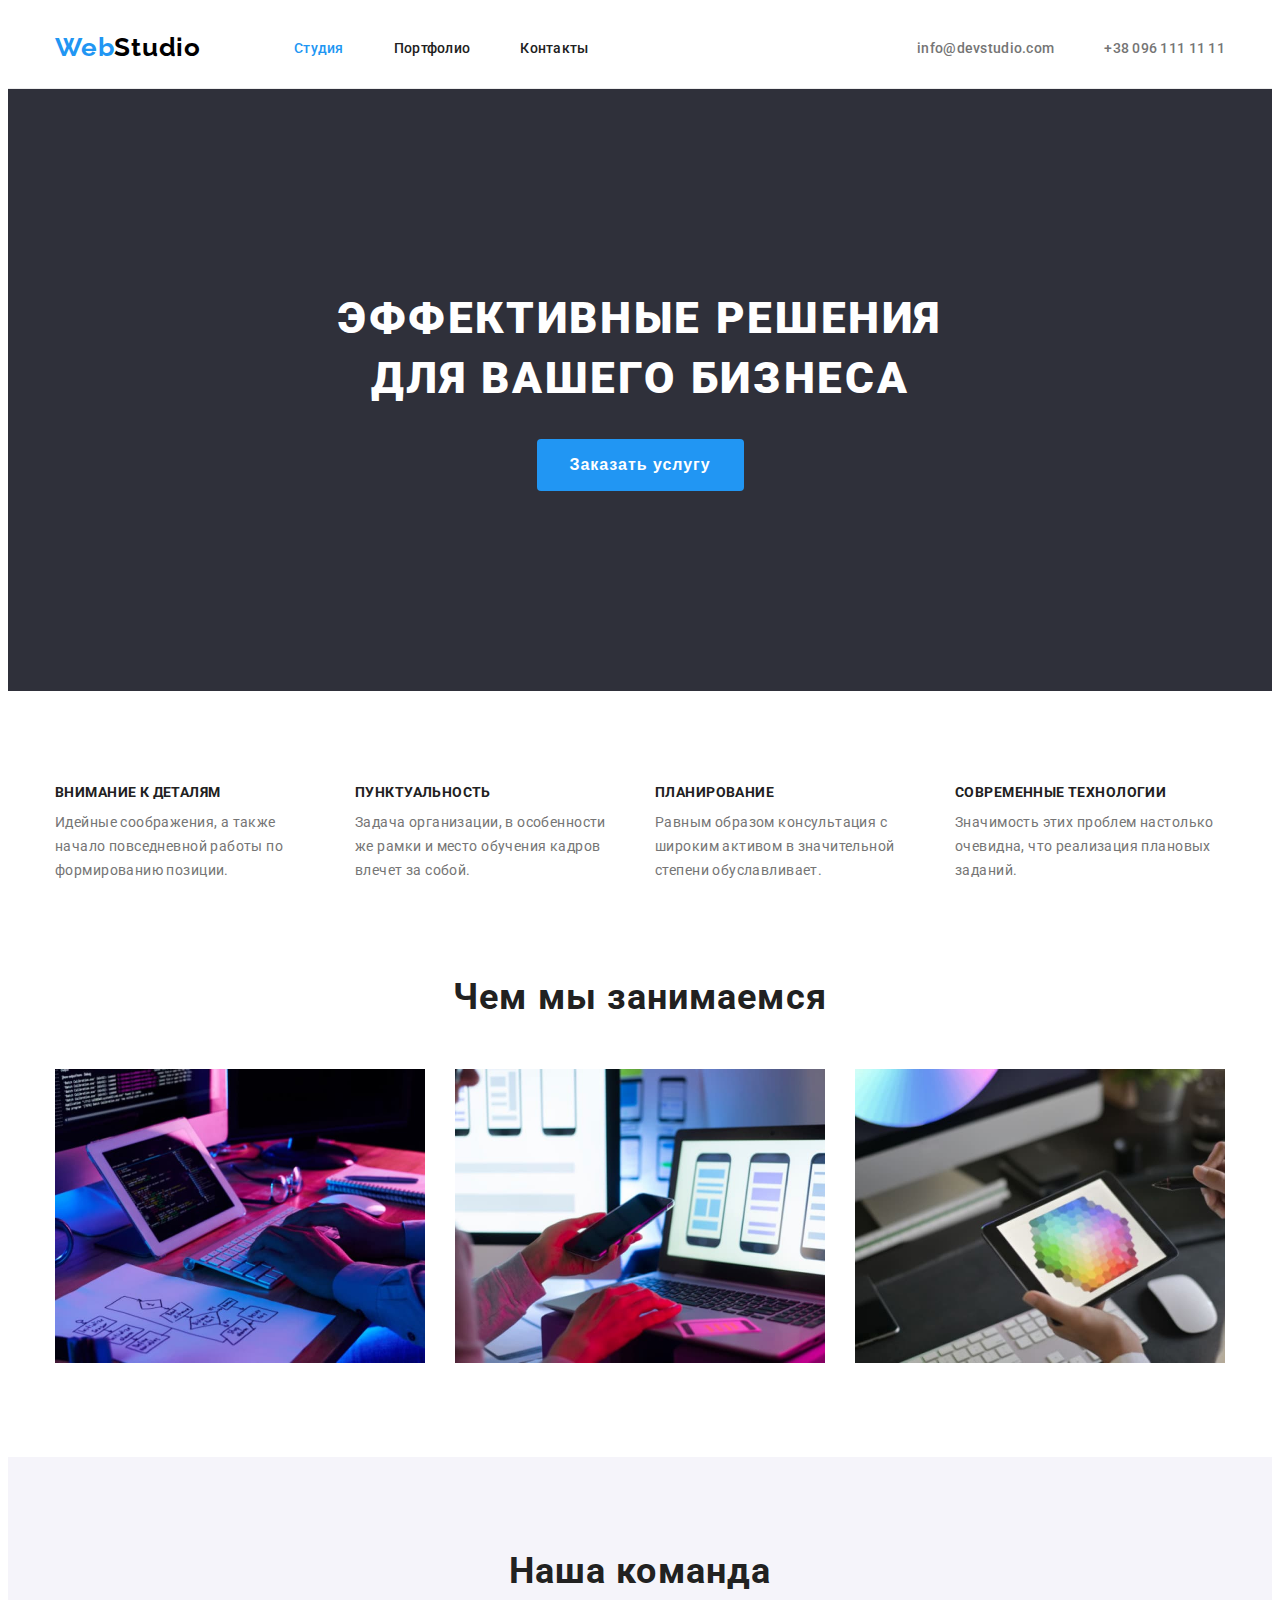
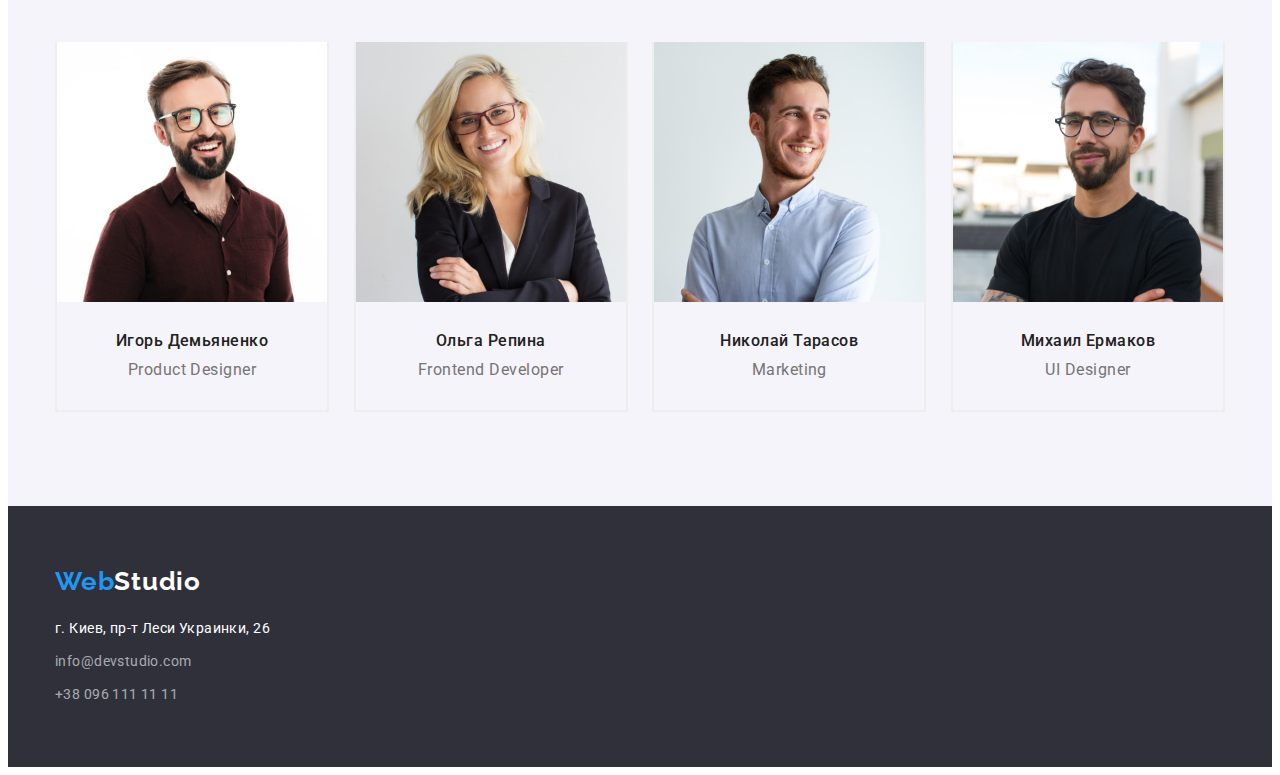
==== index.html @ 75a5df17 "Initial commit" ====
<!DOCTYPE html>
<html lang="ru">

    <head>

        <meta charset="UTF-8">
        <meta http-equiv="X-UA-Compatible" content="IE=edge">
        <meta name="viewport" content="width=device-width, initial-scale=1.0">
        <title>Студия</title>
        <link rel="preconnect" href="https://fonts.googleapis.com">
        <link rel="preconnect" href="https://fonts.gstatic.com" crossorigin>
        <link href="https://fonts.googleapis.com/css2?family=Raleway:wght@700&family=Roboto:wght@400;500;700;900&display=swap" rel="stylesheet">
        <link rel="stylesheet" href="https://cdnjs.cloudflare.com/ajax/libs/modern-normalize/1.1.0/modern-normalize.min.css" integrity="sha512-wpPYUAdjBVSE4KJnH1VR1HeZfpl1ub8YT/NKx4PuQ5NmX2tKuGu6U/JRp5y+Y8XG2tV+wKQpNHVUX03MfMFn9Q==" crossorigin="anonymous" referrerpolicy="no-referrer" />
        <link rel="stylesheet" href="./css/styles.css">

    </head>

    <body>
   
    <header class="header">

        <div class="container main-nav">

            <a href="./index.html" class="logo"> 
            Web<span class="logo-studio-header">Studio</span>
            </a>

            <nav>

             <ul class="nav">
                <li class="nav-item">
                    <a href="./index.html" class="nav-list current">
                        Студия
                    </a>
                 </li>
                <li class="nav-item">
                    <a href="./portfolio.html" class="nav-list">
                        Портфолио
                    </a>
                </li>
                <li class="nav-item">
                    <a href="" class="nav-list">
                        Контакты
                    </a>
                </li>
            </ul>

            </nav>

            <ul class="contacts-header">
                <li class="item"><a href="mailto:info@devstudio.com" class="link">info@devstudio.com</a></li>
                <li class="item"><a href="tel:+380961111111" class="link">+38 096 111 11 11</a></li>
            </ul>

        </div>

    </header>

    

    <main>
    
        <section class="main-title-background">

    <div class="container">

            <h1 class="main-title">Эффективные решения<br>для вашего бизнеса</h1>
            <button type="button" class="button-title">Заказать услугу</button>
    </div>

        </section>

        

        <section class="section">

            <div class="container">

            <h2 class="visually-hidden">Наши преимущества</h2>

            <ul class="advanteges">
                <li class="advanteges-item">
                    <h3 class="advantages-title">Внимание к деталям</h3>
                    <p class="advantages-text">Идейные соображения, а также начало повседневной работы по формированию позиции.</p>
                </li>
                <li class="advanteges-item">
                    <h3 class="advantages-title">Пунктуальность</h3>
                    <p class="advantages-text">Задача организации, в особенности же рамки и место обучения кадров влечет за собой.</p>
                </li>
                <li class="advanteges-item">
                    <h3 class="advantages-title">Планирование</h3>
                    <p class="advantages-text">Равным образом консультация с широким активом в значительной степени обуславливает.</p>
                </li>
                <li class="advanteges-item">
                    <h3 class="advantages-title">Современные технологии</h3>
                    <p class="advantages-text">Значимость этих проблем настолько очевидна, что реализация плановых заданий.</p>
                </li>
            </ul>

             </div>

        </section>

       

        <section class="section-work">

            <div class="container">

            <h2 class="subtitle">Чем мы занимаемся</h2>

            <ul class="work">
                <li class="item"><img src="./img/image.jpg" alt="Рабочий процес" width="370" height="294"></li>
                <li class="item"><img src="./img/image2.jpg" alt="Рабочее место" width="370" height="294"></li>
                <li class="item"><img src="./img/image3.jpg" alt="Подбор цветовой палитры" width="370" height="294"></li>
            </ul>

            </div>

        </section>

        <section class="section section-team">

            <div class="container">

            <h2 class="subtitle">Наша команда</h2>

            <ul class="team">
                <li class="team-item">
                        <img src="./img/igor1.jpg" alt="Игорь Демьяненко" width="270" height="260">
                    <div class="container-team">
                        <h3 class="team-title">Игорь Демьяненко</h3>
                        <p class="team-text" lang="en">Product Designer</p>
                    </div>
                </li>
                <li class="team-item">
                        <img src="./img/olga2.jpg" alt="Ольга Репина" width="270" height="260">
                    <div class="container-team">   
                        <h3 class="team-title">Ольга Репина</h3>
                        <p class="team-text" lang="en">Frontend Developer</p>
                    </div>
                </li>
                <li class="team-item">
                        <img src="./img/nikolay3.jpg" alt="Николай Тарасов" width="270" height="260">
                    <div class="container-team">     
                        <h3 class="team-title">Николай Тарасов</h3>
                        <p class="team-text" lang="en">Marketing</p>
                    </div>
                </li>
                <li class="team-item">
                        <img src="./img/mihail4.jpg" alt="Михаил Ермаков" width="270" height="260">
                    <div class="container-team">    
                        <h3 class="team-title">Михаил Ермаков</h3>
                        <p class="team-text" lang="en">UI Designer</p>
                    </div>
                </li>
            </ul>

            </div>

        </section>

    </main>

    <footer>

        <div class="container">

        <a href="./index.html" class="logo logo-footer"> 
            Web<span class="logo-studio-footer">Studio</span>
        </a>  

        <address>

            <ul class="address">
                <li class="item"><a href="https://goo.gl/maps/BgqmmUSMYjE8VKDZ6" target="_blank" class="footer-address">г. Киев, пр-т Леси Украинки, 26</a></li>
                <li class="item"><a href="mailto:info@devstudio.com" class="contacts-footer">info@devstudio.com</a></li>
                <li class="item"><a href="tel:+380961111111" class="contacts-footer">+38 096 111 11 11</a></li>
            </ul>

        </address>

        </div>

    </footer>

    </body>

</html>
---- css/styles.css ----
html {
    box-sizing: border-box;
}

*, *::before, *::after {
    box-sizing: inherit;
}

:root {

    --hover-color-link: #2196F3;
    --white-color: #FFFFFF;
    --black-color: #000000;
    --grey-color: #757575;
    --blackgrey-color: #212121;
}

body {
    
    font-family: Roboto, sans-serif;
}

ul {
    margin: 0;
    padding: 0;
    list-style: none;
}

h1, h2, h3, p {
    margin: 0;
}

.container {
    width: 1200px;
    padding-left: 15px;
    padding-right: 15px;
    margin: 0 auto;
    /* outline: 2px solid red; */
}

/* Header */

.header {
    padding-top: 24px;
    padding-bottom: 25px; 

    border-bottom: 1px solid #ececec;
}

/* Логотип */

.logo {
    font-family: Raleway, sans-serif;
    font-weight: 700;
    font-size: 26px;
    line-height: 1.19;
    letter-spacing: 0.03em;
    text-decoration: none;
    color: var(--hover-color-link);
    margin-right: 93px;
}

.logo-studio-header {

    color: var(--black-color);
}

.logo-studio-footer {
    color: var(--white-color);
}

/* Навігація */

.main-nav {
    display: flex;
    align-items: center;
}

.nav-list {

    font-weight: 500;
    font-size: 14px;
    line-height: 1.14;
    letter-spacing: 0.02em;
    color: var(--blackgrey-color);
    text-decoration: none;
}

.nav-list:hover, .nav-list:focus {

    color: var(--hover-color-link);
}


.nav-list.current {
    color: var(--hover-color-link);
}

.nav {
    display: flex;
    padding: 0;
}

.nav-item:not(:last-child) {
    margin-right: 50px;
}

/* Контакти */

.contacts-header .link {
    font-weight: 500;
    font-size: 14px;
    line-height: 1.14;
    letter-spacing: 0.02em;
    color: var(--grey-color);
    text-decoration: none;
    
}

.contacts-header .link:hover, .contacts-header .link:focus {
     color: var(--hover-color-link);
}

.contacts-header {
    display: flex;
    margin-left: auto;
    padding: 0;
}

.contacts-header .item:not(:last-child) {
    margin-right: 50px;
}

/* Заголовок */

.main-title {
    margin-top: 0;
    margin-bottom: 0;
    text-align: center;
    font-weight: 900;
    font-size: 44px;
    line-height: 1.36;
    letter-spacing: 0.06em;
    text-transform: uppercase;
    color: var(--white-color);
}

.main-title-background {
    background: #2F303A;
    padding: 200px 0px;
    text-align: center;
    max-width: 1600px;
    margin-left: auto;
    margin-right: auto;
}

/* Кнопка заголовка */

.button-title {
    font-weight: 700;
    font-size: 16px;
    line-height: 1.9;
    display: flex;
    align-items: center;
    text-align: center;
    letter-spacing: 0.06em;
    color: var(--white-color);
    background-color: #2196F3;
    cursor: pointer;
    border-radius: 4px;
    border: 1px solid transparent;
    margin-right: auto;
    margin-left: auto;
    margin-top: 30px;
    padding: 10px 32px;
}

/* Наши преимущества */

.section {
    padding: 94px 0;
}

.advanteges {
    display: flex;
    justify-content: space-between;
    padding-left: 0;
}


.advantages-title {
    margin-top: 0;
    margin-bottom: 10px;
    font-weight: 700;
    font-size: 14px;
    line-height: 1.14;
    letter-spacing: 0.03em;
    text-transform: uppercase;
    color: var(--blackgrey-color);

}

.advantages-text {
    margin-top: 0;
    margin-bottom: 0;
    font-size: 14px;
    line-height: 1.71;
    letter-spacing: 0.03em;
    color: var(--grey-color);
    width: 270px;
}

img {
    display: block;
    max-width: 100%;
    height: auto;
}

/* Чем мы занимаемся */

.section-work {
    padding-top: 0;
    padding-bottom: 94px;
}

.work {
    display: flex;
    justify-content: space-between;
    padding-left: 0;
    margin-top: 50px;
}

.subtitle {
    margin-top: 0;
    margin-bottom: 0;
    font-weight: 700;
    font-size: 36px;
    line-height: 1.16;
    text-align: center;
    letter-spacing: 0.03em;
    color: var(--blackgrey-color);

}

/* Наша  команда */

.section-team {
    background-color: #F5F4FA;
}

.team {
    display: flex;
    padding-left: 0;
    justify-content: space-between;
    margin-top: 50px;
}

.team-item {
    text-align: center;
    border-right: 2px solid #eeeeee;
    border-bottom: 2px solid #eeeeee;
    border-left: 2px solid #eeeeee;
}

.team-title {

    font-weight: 500;
    font-size: 16px;
    line-height: 1.18;
    /* text-align: center; */
    letter-spacing: 0.03em;
    color: var(--blackgrey-color);
    margin-bottom: 10px;
}

.team-text {

    font-size: 16px;
    line-height: 1.18;
    /* text-align: center; */
    letter-spacing: 0.03em;
    color: var(--grey-color);
}

.container-team {
    padding-top: 30px;
    padding-bottom: 30px;
}

/* Footer */

.contacts-footer {
    font-style: normal;
    font-size: 14px;
    line-height: 1.71;
    letter-spacing: 0.03em;
    color: rgba(255, 255, 255, 0.6);
    text-decoration: none;
}

.footer-address {
    font-style: normal;
    font-size: 14px;
    line-height: 1.71;
    letter-spacing: 0.03em;
    color: var(--white-color);
    text-decoration: none;
}

.contacts-footer:hover, .contacts-footer:focus {
    color: var(--hover-color-link);
}

.footer-address:hover, .footer-address:focus {
    color: var(--hover-color-link);
}

footer {
    background-color: #2F303A;
    padding: 60px 0;
}

.logo-footer {
    display: inline-block;
    margin-right: 0%;
    margin-bottom: 20px;
}

.address {
    padding-left: 0;
    margin-bottom: 0;
}

.address .item:not(:last-child) {
    margin-bottom: 9px;
}

/* Портфолио */

.button-portfolio {
    display: flex;
    justify-content: center;
}

.button-portfolio .item:not(:last-child) {
    margin-right: 8px;
}

.button-portfolio .button {
    font-family: Roboto, sans-serif;
    font-weight: 500;
    font-size: 16px;
    line-height: 1.62;
    text-align: center;
    letter-spacing: 0.03em;
    color: var(--blackgrey-color);
    background: #F5F4FA;
    border-radius: 4px;
    cursor: pointer;
    border-color: transparent;
    padding: 6px 22px;
}

.button-portfolio .button:hover, .button-portfolio .button:focus {
    background-color: var(--hover-color-link);
    color: var(--white-color);
}

.projects {
    display: flex;
    flex-wrap: wrap;
    justify-content: space-between;
    margin-top: 50px;
}

.projects-title {
    font-weight: 700;
    font-size: 18px;
    line-height: 2;
    letter-spacing: 0.06em;
    color: var(--blackgrey-color);
    margin-bottom: 4px;
}

.projects-text {
    font-size: 16px;
    line-height: 1.87;
    letter-spacing: 0.03em;
    color: var(--grey-color);

}

.projects-item {
    margin-bottom: 30px;
}

.projects-item:nth-last-child(-n +3) {
    margin-bottom: 0;
}

.visually-hidden {
  position: absolute;
  width: 1px;
  height: 1px;
  margin: -1px;
  border: 0;
  padding: 0;
  white-space: nowrap;
  clip-path: inset(100%);
  clip: rect(0 0 0 0);
  overflow: hidden;
}

.card-content {
  padding: 20px 24px;
  border-right: 1px solid #eeeeee;
  border-bottom: 1px solid #eeeeee;
  border-left: 1px solid #eeeeee;
}
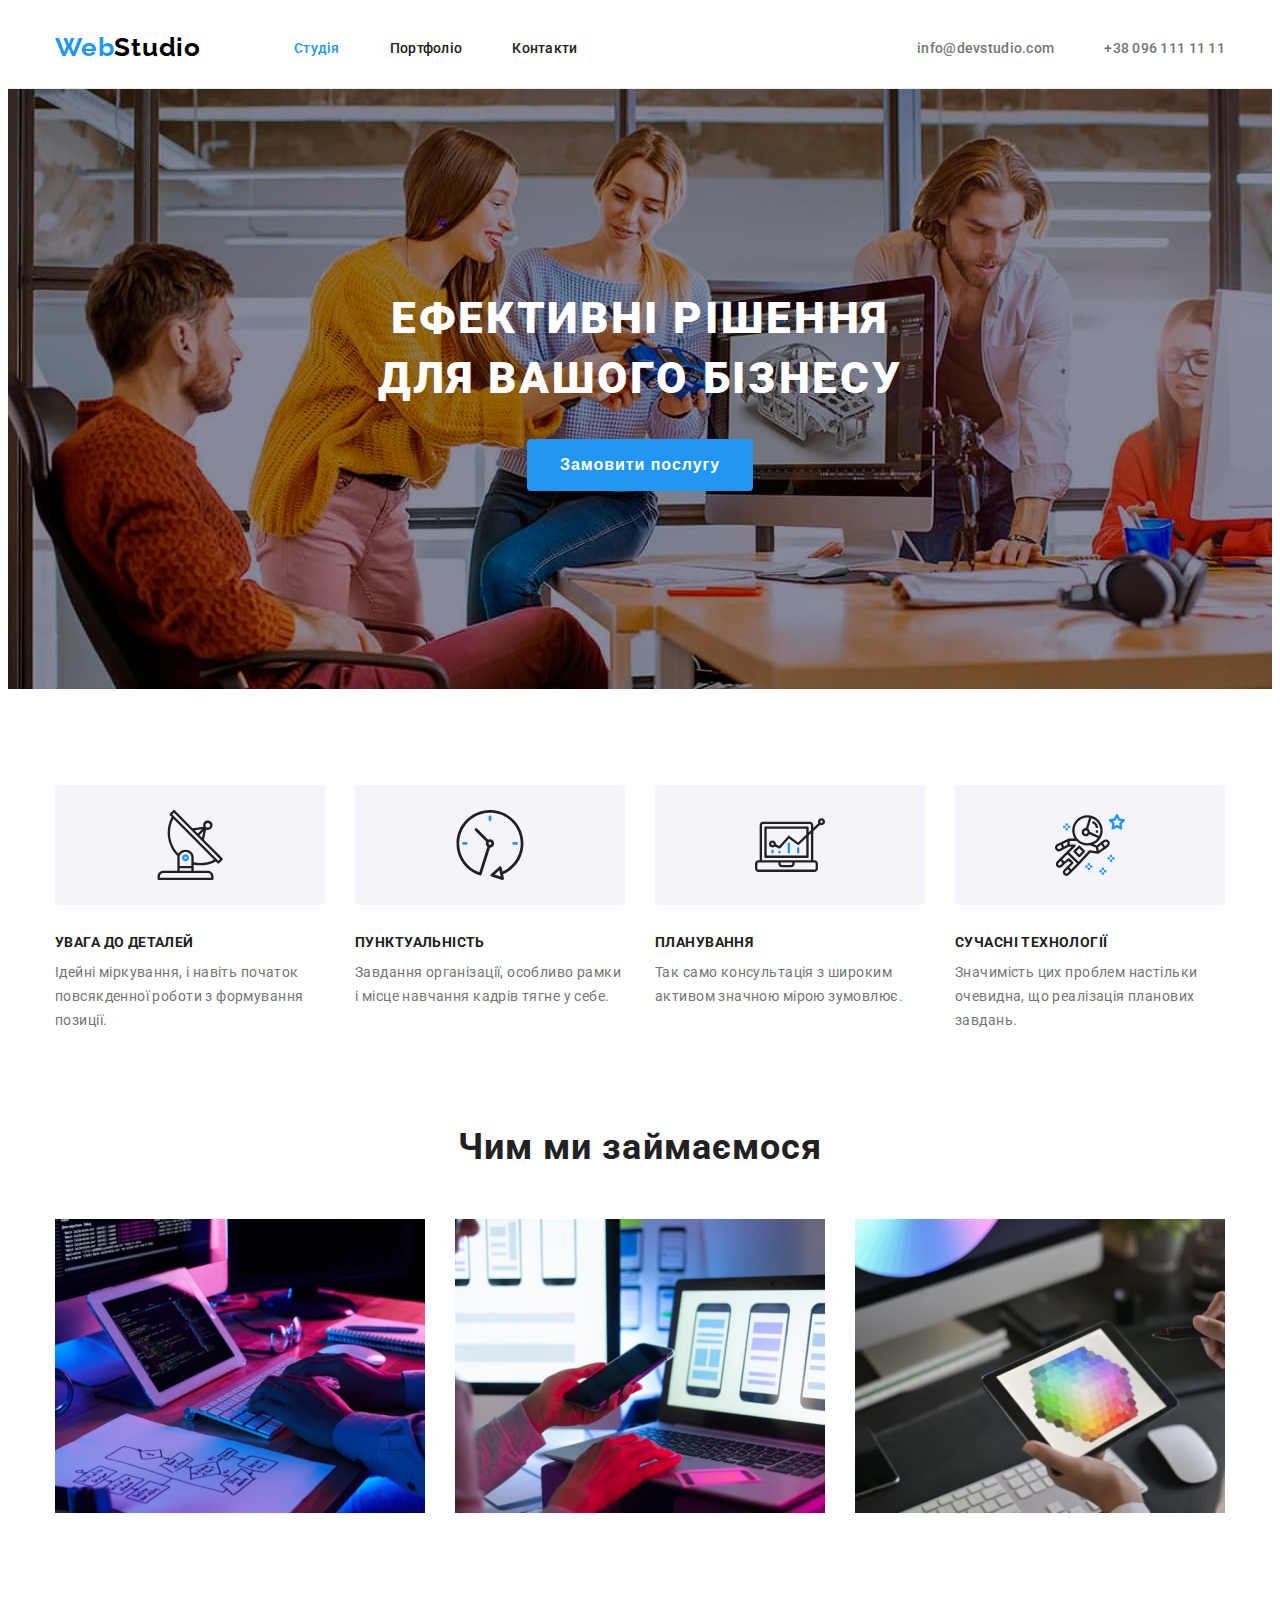
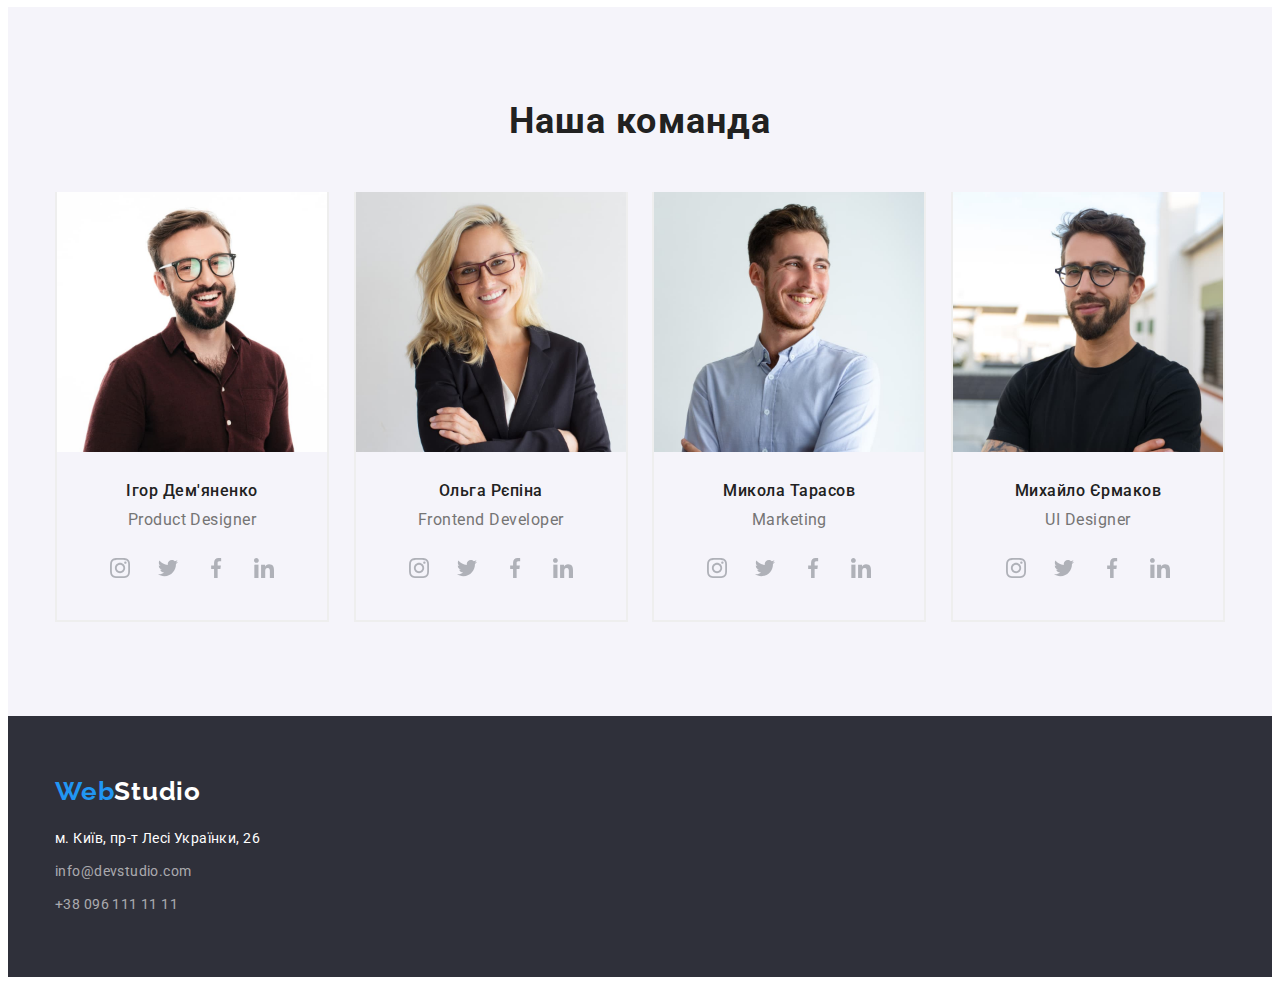
==== commit d936f16d: "Модуль 4" ====
--- a/index.html
+++ b/index.html
@@ -1,5 +1,5 @@
 <!DOCTYPE html>
-<html lang="ru">
+<html lang="ua">
 
     <head>
 
@@ -16,7 +16,7 @@
     </head>
 
     <body>
-   
+
     <header class="header">
 
         <div class="container main-nav">
@@ -30,17 +30,17 @@
              <ul class="nav">
                 <li class="nav-item">
                     <a href="./index.html" class="nav-list current">
-                        Студия
+                        Студія
                     </a>
                  </li>
                 <li class="nav-item">
                     <a href="./portfolio.html" class="nav-list">
-                        Портфолио
+                        Портфоліо
                     </a>
                 </li>
                 <li class="nav-item">
                     <a href="" class="nav-list">
-                        Контакты
+                        Контакти
                     </a>
                 </li>
             </ul>
@@ -48,7 +48,7 @@
             </nav>
 
             <ul class="contacts-header">
-                <li class="item"><a href="mailto:info@devstudio.com" class="link">info@devstudio.com</a></li>
+                <li class="item"><a href="mailto:info@devstudio.com" class="link"> info@devstudio.com</a></li>
                 <li class="item"><a href="tel:+380961111111" class="link">+38 096 111 11 11</a></li>
             </ul>
 
@@ -60,40 +60,62 @@
 
     <main>
     
+        <!--Шапка-->
+
         <section class="main-title-background">
 
     <div class="container">
 
-            <h1 class="main-title">Эффективные решения<br>для вашего бизнеса</h1>
-            <button type="button" class="button-title">Заказать услугу</button>
+            <h1 class="main-title">Ефективні рішення<br/>для вашого бізнесу</h1>
+            <button type="button" class="button-title">Замовити послугу</button>
     </div>
 
         </section>
 
-        
 
         <section class="section">
 
             <div class="container">
 
-            <h2 class="visually-hidden">Наши преимущества</h2>
+            <h2 class="visually-hidden">Наші переваги</h2>
 
             <ul class="advanteges">
                 <li class="advanteges-item">
-                    <h3 class="advantages-title">Внимание к деталям</h3>
-                    <p class="advantages-text">Идейные соображения, а также начало повседневной работы по формированию позиции.</p>
-                </li>
-                <li class="advanteges-item">
-                    <h3 class="advantages-title">Пунктуальность</h3>
-                    <p class="advantages-text">Задача организации, в особенности же рамки и место обучения кадров влечет за собой.</p>
-                </li>
-                <li class="advanteges-item">
-                    <h3 class="advantages-title">Планирование</h3>
-                    <p class="advantages-text">Равным образом консультация с широким активом в значительной степени обуславливает.</p>
-                </li>
-                <li class="advanteges-item">
-                    <h3 class="advantages-title">Современные технологии</h3>
-                    <p class="advantages-text">Значимость этих проблем настолько очевидна, что реализация плановых заданий.</p>
+                    <div class="advanteges-box-icon">
+                        <svg class="advanteges-icon" width="70" height="70">
+                            <use href="./img/icons.svg#icon-antena"></use>
+                        </svg>
+                    </div>
+                    <h3 class="advantages-title">Увага до деталей</h3>
+                    <p class="advantages-text">Ідейні міркування, і навіть початок повсякденної роботи з формування позиції.</p>
+                    
+                </li>
+                <li class="advanteges-item">
+                    <div class="advanteges-box-icon">
+                        <svg class="advanteges-icon" width="70" height="70">
+                            <use href="./img/icons.svg#icon-clock"></use>
+                        </svg>
+                    </div>
+                    <h3 class="advantages-title">Пунктуальність</h3>
+                    <p class="advantages-text">Завдання організації, особливо рамки і місце навчання кадрів тягне у себе.</p>
+                </li>
+                <li class="advanteges-item">
+                    <div class="advanteges-box-icon">
+                        <svg class="advanteges-icon" width="70" height="70">
+                            <use href="./img/icons.svg#icon-diagram"></use>
+                        </svg>
+                    </div>
+                    <h3 class="advantages-title">Планування</h3>
+                    <p class="advantages-text">Так само консультація з широким активом значною мірою зумовлює.</p>
+                </li>
+                <li class="advanteges-item">
+                    <div class="advanteges-box-icon">
+                        <svg class="advanteges-icon" width="70" height="70">
+                            <use href="./img/icons.svg#icon-astronaut"></use>
+                        </svg>
+                    </div>
+                    <h3 class="advantages-title">Сучасні технології</h3>
+                    <p class="advantages-text">Значимість цих проблем настільки очевидна, що реалізація планових завдань.</p>
                 </li>
             </ul>
 
@@ -107,7 +129,7 @@
 
             <div class="container">
 
-            <h2 class="subtitle">Чем мы занимаемся</h2>
+            <h2 class="subtitle">Чим ми займаємося</h2>
 
             <ul class="work">
                 <li class="item"><img src="./img/image.jpg" alt="Рабочий процес" width="370" height="294"></li>
@@ -129,29 +151,97 @@
                 <li class="team-item">
                         <img src="./img/igor1.jpg" alt="Игорь Демьяненко" width="270" height="260">
                     <div class="container-team">
-                        <h3 class="team-title">Игорь Демьяненко</h3>
+                        <h3 class="team-title">Ігор Дем'яненко</h3>
                         <p class="team-text" lang="en">Product Designer</p>
+                        <div class="team-box-icon">
+
+                            <svg class="team-icon" width="44" height="44">
+                                <use href="./img/icons.svg#icon-instagram"></use>
+                            </svg>
+                            <svg class="team-icon" width="44" height="44">
+                                <use href="./img/icons.svg#icon-twitter"></use>
+                            </svg>
+                            <svg class="team-icon" width="44" height="44">
+                                <use href="./img/icons.svg#icon-facebook"></use>
+                            </svg>
+                            <svg class="team-icon" width="44" height="44">
+                                <use href="./img/icons.svg#icon-linkedin"></use>
+                            </svg>
+
+                        </div>
                     </div>
                 </li>
                 <li class="team-item">
                         <img src="./img/olga2.jpg" alt="Ольга Репина" width="270" height="260">
                     <div class="container-team">   
-                        <h3 class="team-title">Ольга Репина</h3>
+                        <h3 class="team-title">Ольга Рєпіна</h3>
                         <p class="team-text" lang="en">Frontend Developer</p>
+                        <div class="team-box-icon">
+
+                                <svg class="team-icon" width="44" height="44">
+                                    <use href="./img/icons.svg#icon-instagram"></use>
+                                </svg>
+                                <svg class="team-icon" width="44" height="44">
+                                    <use href="./img/icons.svg#icon-twitter"></use>
+                                </svg>
+                                <svg class="team-icon" width="44" height="44">
+                                    <use href="./img/icons.svg#icon-facebook"></use>
+                                </svg>
+                                <svg class="team-icon" width="44" height="44">
+                                    <use href="./img/icons.svg#icon-linkedin"></use>
+                                </svg>
+
+                        </div>
                     </div>
                 </li>
                 <li class="team-item">
                         <img src="./img/nikolay3.jpg" alt="Николай Тарасов" width="270" height="260">
                     <div class="container-team">     
-                        <h3 class="team-title">Николай Тарасов</h3>
+                        <h3 class="team-title">Микола Тарасов</h3>
                         <p class="team-text" lang="en">Marketing</p>
+
+                        <div class="team-box-icon">
+
+                                <svg class="team-icon" width="44" height="44">
+                                    <use href="./img/icons.svg#icon-instagram"></use>
+                                </svg>
+                                <svg class="team-icon" width="44" height="44">
+                                    <use href="./img/icons.svg#icon-twitter"></use>
+                                </svg>
+                                <svg class="team-icon" width="44" height="44">
+                                    <use href="./img/icons.svg#icon-facebook"></use>
+                                </svg>
+                                <svg class="team-icon" width="44" height="44">
+                                    <use href="./img/icons.svg#icon-linkedin"></use>
+                                </svg>
+
+                        </div>
+
                     </div>
                 </li>
                 <li class="team-item">
                         <img src="./img/mihail4.jpg" alt="Михаил Ермаков" width="270" height="260">
                     <div class="container-team">    
-                        <h3 class="team-title">Михаил Ермаков</h3>
+                        <h3 class="team-title">Михайло Єрмаков</h3>
                         <p class="team-text" lang="en">UI Designer</p>
+
+                        <div class="team-box-icon">
+
+                                <svg class="team-icon" width="44" height="44">
+                                    <use href="./img/icons.svg#icon-instagram"></use>
+                                </svg>
+                                <svg class="team-icon" width="44" height="44">
+                                    <use href="./img/icons.svg#icon-twitter"></use>
+                                </svg>
+                                <svg class="team-icon" width="44" height="44">
+                                    <use href="./img/icons.svg#icon-facebook"></use>
+                                </svg>
+                                <svg class="team-icon" width="44" height="44">
+                                    <use href="./img/icons.svg#icon-linkedin"></use>
+                                </svg>
+
+                        </div>
+                        
                     </div>
                 </li>
             </ul>
@@ -173,7 +263,7 @@
         <address>
 
             <ul class="address">
-                <li class="item"><a href="https://goo.gl/maps/BgqmmUSMYjE8VKDZ6" target="_blank" class="footer-address">г. Киев, пр-т Леси Украинки, 26</a></li>
+                <li class="item"><a href="https://goo.gl/maps/BgqmmUSMYjE8VKDZ6" target="_blank" class="footer-address">м. Київ, пр-т Лесі Українки, 26</a></li>
                 <li class="item"><a href="mailto:info@devstudio.com" class="contacts-footer">info@devstudio.com</a></li>
                 <li class="item"><a href="tel:+380961111111" class="contacts-footer">+38 096 111 11 11</a></li>
             </ul>
--- a/css/styles.css
+++ b/css/styles.css
@@ -14,6 +14,7 @@
     --black-color: #000000;
     --grey-color: #757575;
     --blackgrey-color: #212121;
+    --advanteges-picture-color: #F5F4FA;
 }
 
 body {
@@ -147,12 +148,13 @@
 }
 
 .main-title-background {
-    background: #2F303A;
     padding: 200px 0px;
     text-align: center;
     max-width: 1600px;
     margin-left: auto;
     margin-right: auto;
+    background-image: url(../img/background.jpg);
+    background-repeat: no-repeat;
 }
 
 /* Кнопка заголовка */
@@ -211,6 +213,18 @@
     width: 270px;
 }
 
+.advanteges-icon {
+    margin: 25px 100px;
+}
+
+.advanteges-box-icon {
+background: #F5F4FA;
+border-radius: 4px;
+width: 270px;
+height: 120px;
+margin-bottom: 30px;
+}
+
 img {
     display: block;
     max-width: 100%;
@@ -281,6 +295,18 @@
     /* text-align: center; */
     letter-spacing: 0.03em;
     color: var(--grey-color);
+}
+
+.team-box-icon {
+    width: 206px;
+    height: 44px;
+    margin-top: 16px;
+    margin-right: 32px;
+    margin-left: 32px;
+}
+
+.team-icon {
+    padding: 12px;
 }
 
 .container-team {
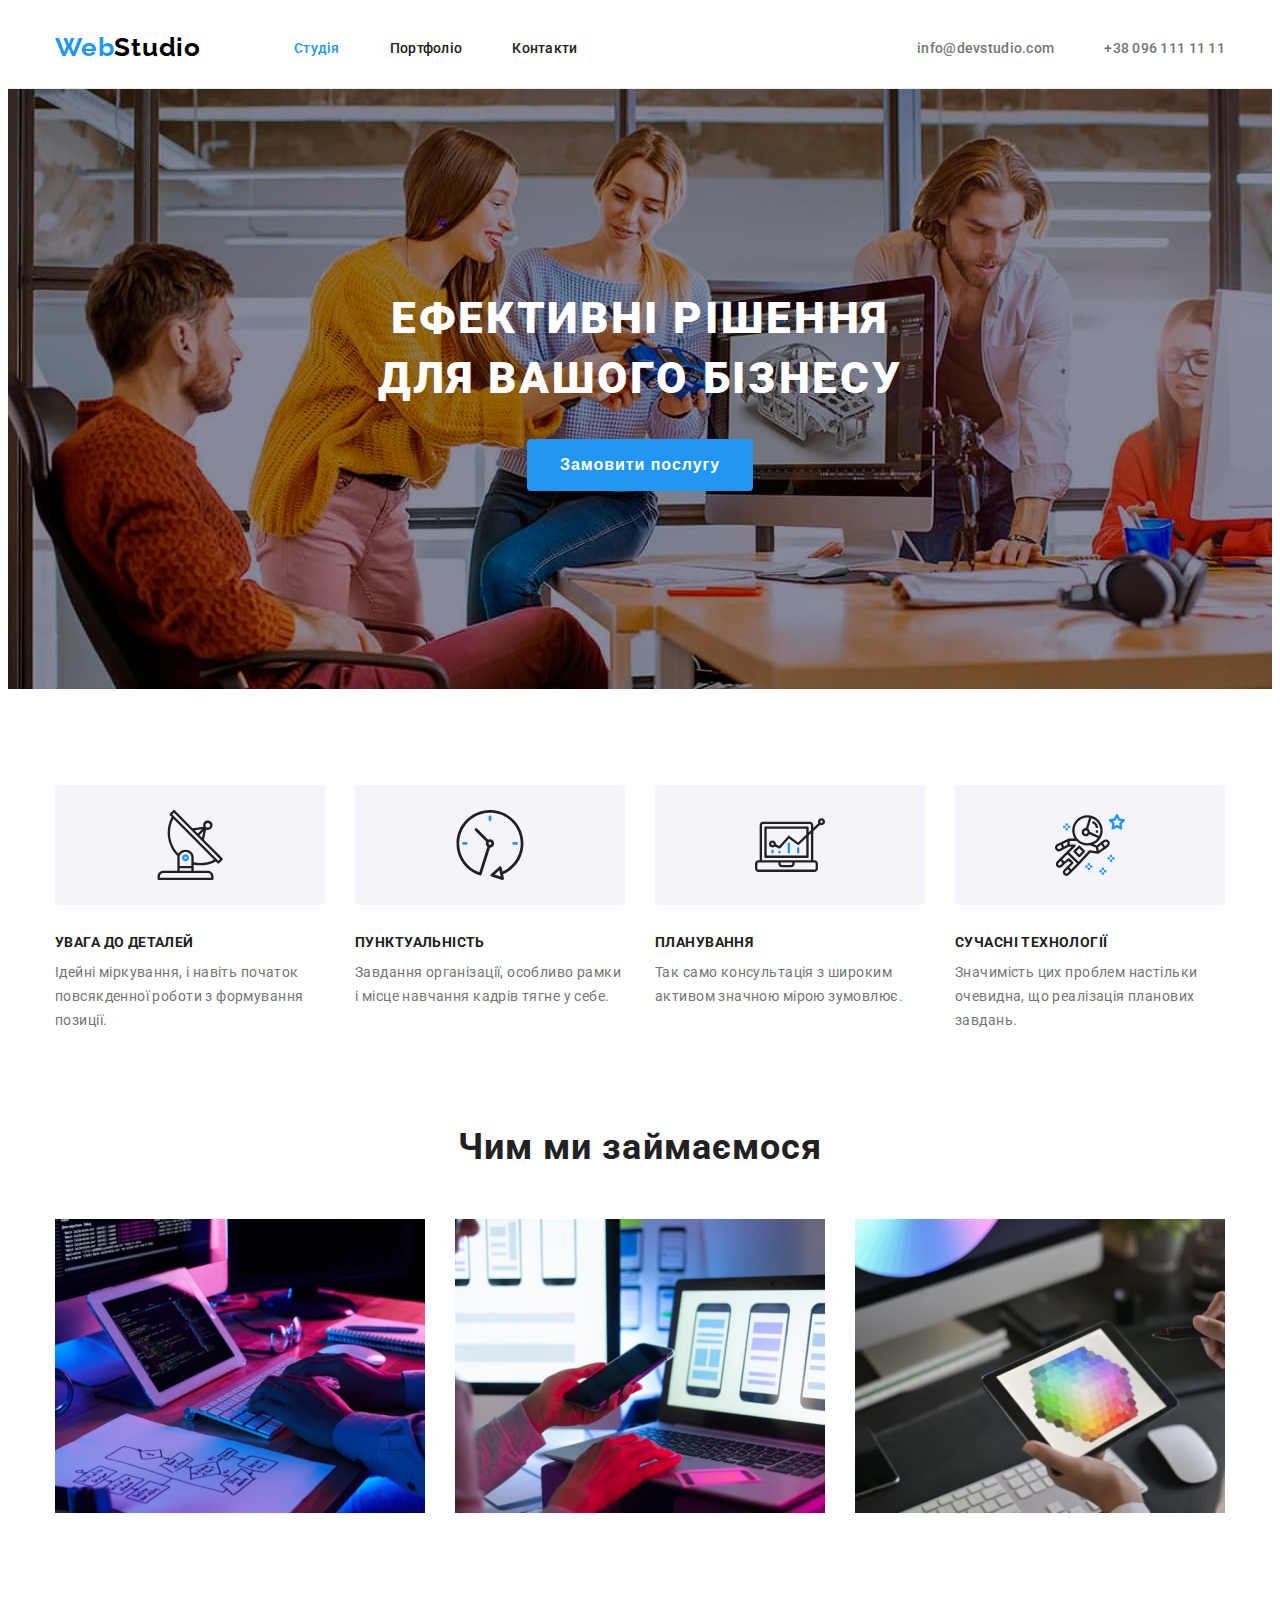
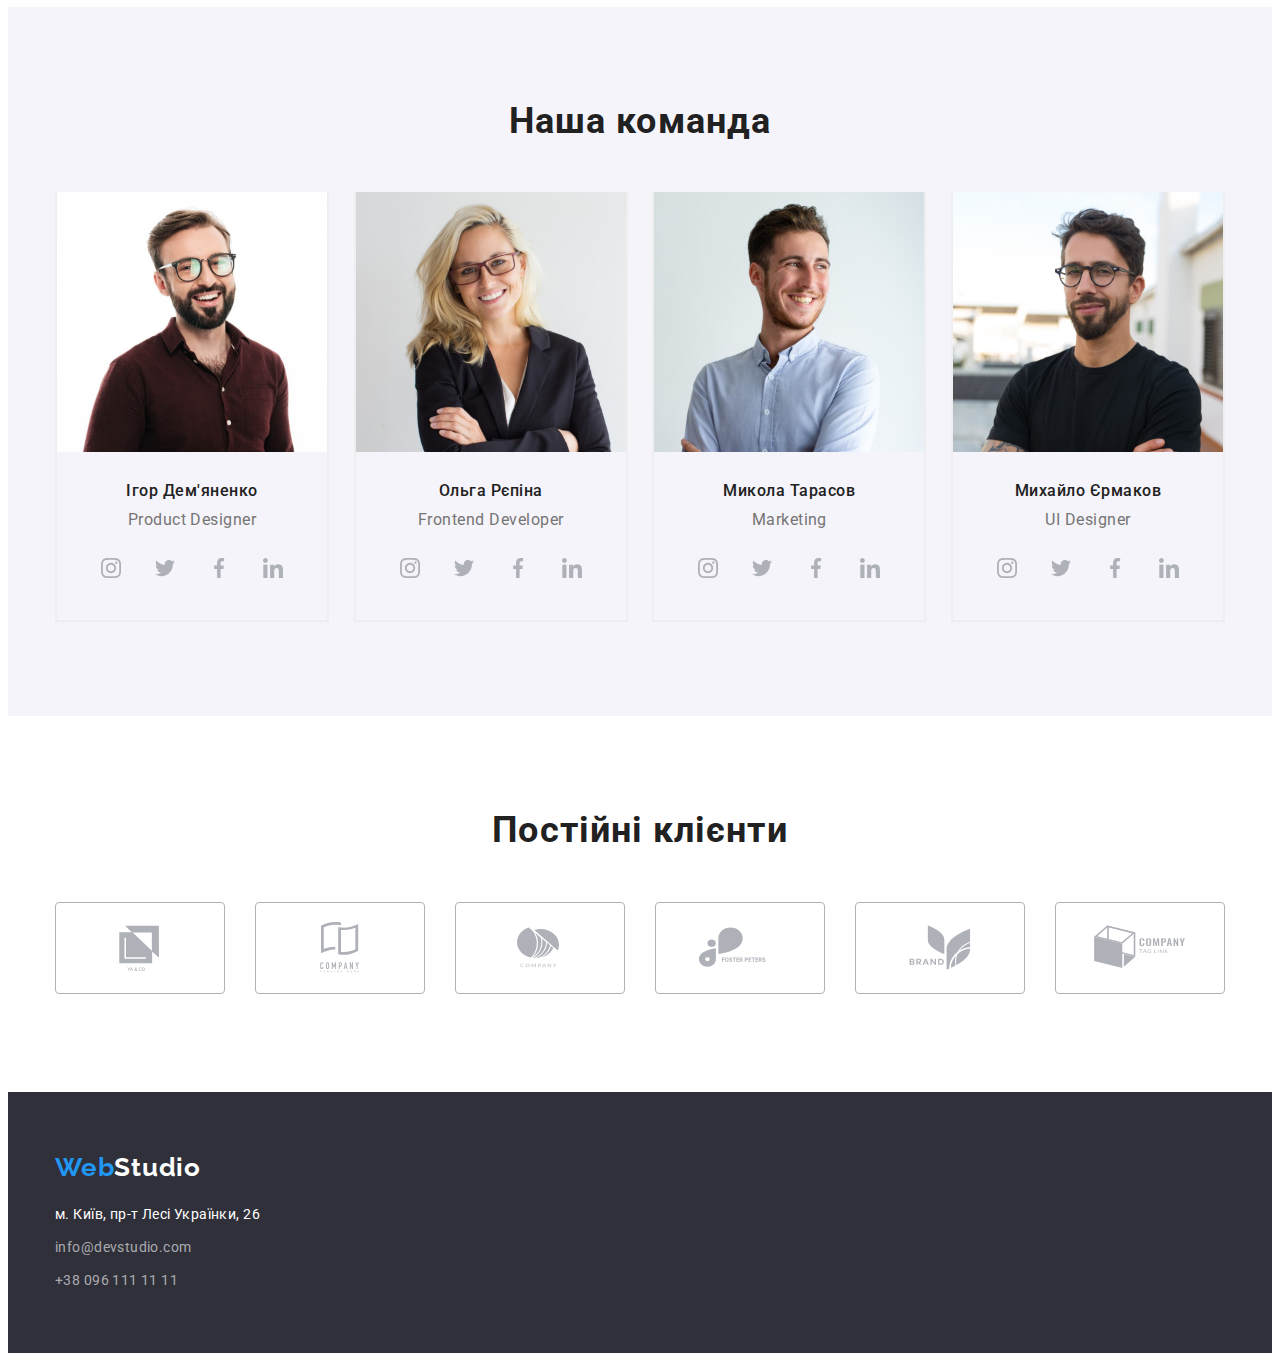
==== commit caa1f6c0: "Добаивив іконки на секції (не все правильно)" ====
--- a/index.html
+++ b/index.html
@@ -250,27 +250,72 @@
 
         </section>
 
+        <section class="section-client">
+
+            <h2 class="subtitle">Постійні клієнти</h2>
+
+            <ul>
+                <div class="client-box container">
+                <li>
+                    <svg class="client-icon" width="170" height="92">
+                        <use href="./img/icons.svg#icon-Logo-1"></use>
+                    </svg>
+                </li>
+                <li>
+                    <svg class="client-icon" width="170" height="92">
+                        <use href="./img/icons.svg#icon-Logo-2"></use>
+                    </svg>
+                </li>
+                <li>
+                    <svg class="client-icon" width="170" height="92">
+                        <use href="./img/icons.svg#icon-Logo-3"></use>
+                    </svg>
+                </li>
+                <li>
+                    <svg class="client-icon" width="170" height="92">
+                        <use href="./img/icons.svg#icon-Logo-4"></use>
+                    </svg>
+                </li>
+                <li>
+                    <svg class="client-icon" width="170" height="92">
+                        <use href="./img/icons.svg#icon-Logo-5"></use>
+                    </svg>
+                </li>
+                <li>
+                    <svg class="client-icon" width="170" height="92">
+                        <use href="./img/icons.svg#icon-Logo-6"></use>
+                    </svg>
+                </li>
+                </div>
+            </ul>
+
+        </section>
+
     </main>
 
     <footer>
 
-        <div class="container">
-
-        <a href="./index.html" class="logo logo-footer"> 
-            Web<span class="logo-studio-footer">Studio</span>
-        </a>  
-
-        <address>
-
-            <ul class="address">
-                <li class="item"><a href="https://goo.gl/maps/BgqmmUSMYjE8VKDZ6" target="_blank" class="footer-address">м. Київ, пр-т Лесі Українки, 26</a></li>
-                <li class="item"><a href="mailto:info@devstudio.com" class="contacts-footer">info@devstudio.com</a></li>
-                <li class="item"><a href="tel:+380961111111" class="contacts-footer">+38 096 111 11 11</a></li>
-            </ul>
-
-        </address>
-
-        </div>
+
+
+            <div class="container">
+
+            <a href="./index.html" class="logo logo-footer"> 
+                Web<span class="logo-studio-footer">Studio</span>
+            </a>  
+
+            <address>
+
+                <ul class="address">
+                    <li class="item"><a href="https://goo.gl/maps/BgqmmUSMYjE8VKDZ6" target="_blank" class="footer-address">м. Київ, пр-т Лесі Українки, 26</a></li>
+                    <li class="item"><a href="mailto:info@devstudio.com" class="contacts-footer">info@devstudio.com</a></li>
+                    <li class="item"><a href="tel:+380961111111" class="contacts-footer">+38 096 111 11 11</a></li>
+             </ul>
+
+            </address>
+
+
+            </div>
+
 
     </footer>
 
--- a/css/styles.css
+++ b/css/styles.css
@@ -213,9 +213,6 @@
     width: 270px;
 }
 
-.advanteges-icon {
-    margin: 25px 100px;
-}
 
 .advanteges-box-icon {
 background: #F5F4FA;
@@ -223,6 +220,9 @@
 width: 270px;
 height: 120px;
 margin-bottom: 30px;
+display: flex;
+justify-content: center;
+align-items: center;
 }
 
 img {
@@ -298,6 +298,8 @@
 }
 
 .team-box-icon {
+    display: flex;
+    justify-content: space-between;
     width: 206px;
     height: 44px;
     margin-top: 16px;
@@ -305,13 +307,51 @@
     margin-left: 32px;
 }
 
+.team-icon:hover, .team-icon:focus {
+    background: #2196F3;
+    fill: #FFFFFF;
+    border-radius: 50%;
+    cursor: pointer;
+}
+
 .team-icon {
     padding: 12px;
+    fill: #AFB1B8;
+    display: inline-flex;
 }
 
 .container-team {
     padding-top: 30px;
     padding-bottom: 30px;
+}
+
+/*Постійні клієнти*/
+
+.section-client {
+    padding-top: 94px;
+    padding-bottom: 94px;
+
+}
+
+.client-box {
+    display: flex;
+    justify-content: space-between;
+    padding-top: 50px;
+}
+
+.client-icon {
+    border: 1px solid #AFB1B8;
+    border-radius: 4px;
+    display: inline-flex;
+    fill: #AFB1B8;
+    padding: 16px 32px;
+}
+
+.client-icon:hover, .client-icon:focus {
+    border: 1px solid #2196F3;
+    border-radius: 4px;
+    fill: #2196F3;
+    cursor: pointer;
 }
 
 /* Footer */
@@ -361,6 +401,7 @@
 .address .item:not(:last-child) {
     margin-bottom: 9px;
 }
+
 
 /* Портфолио */
 
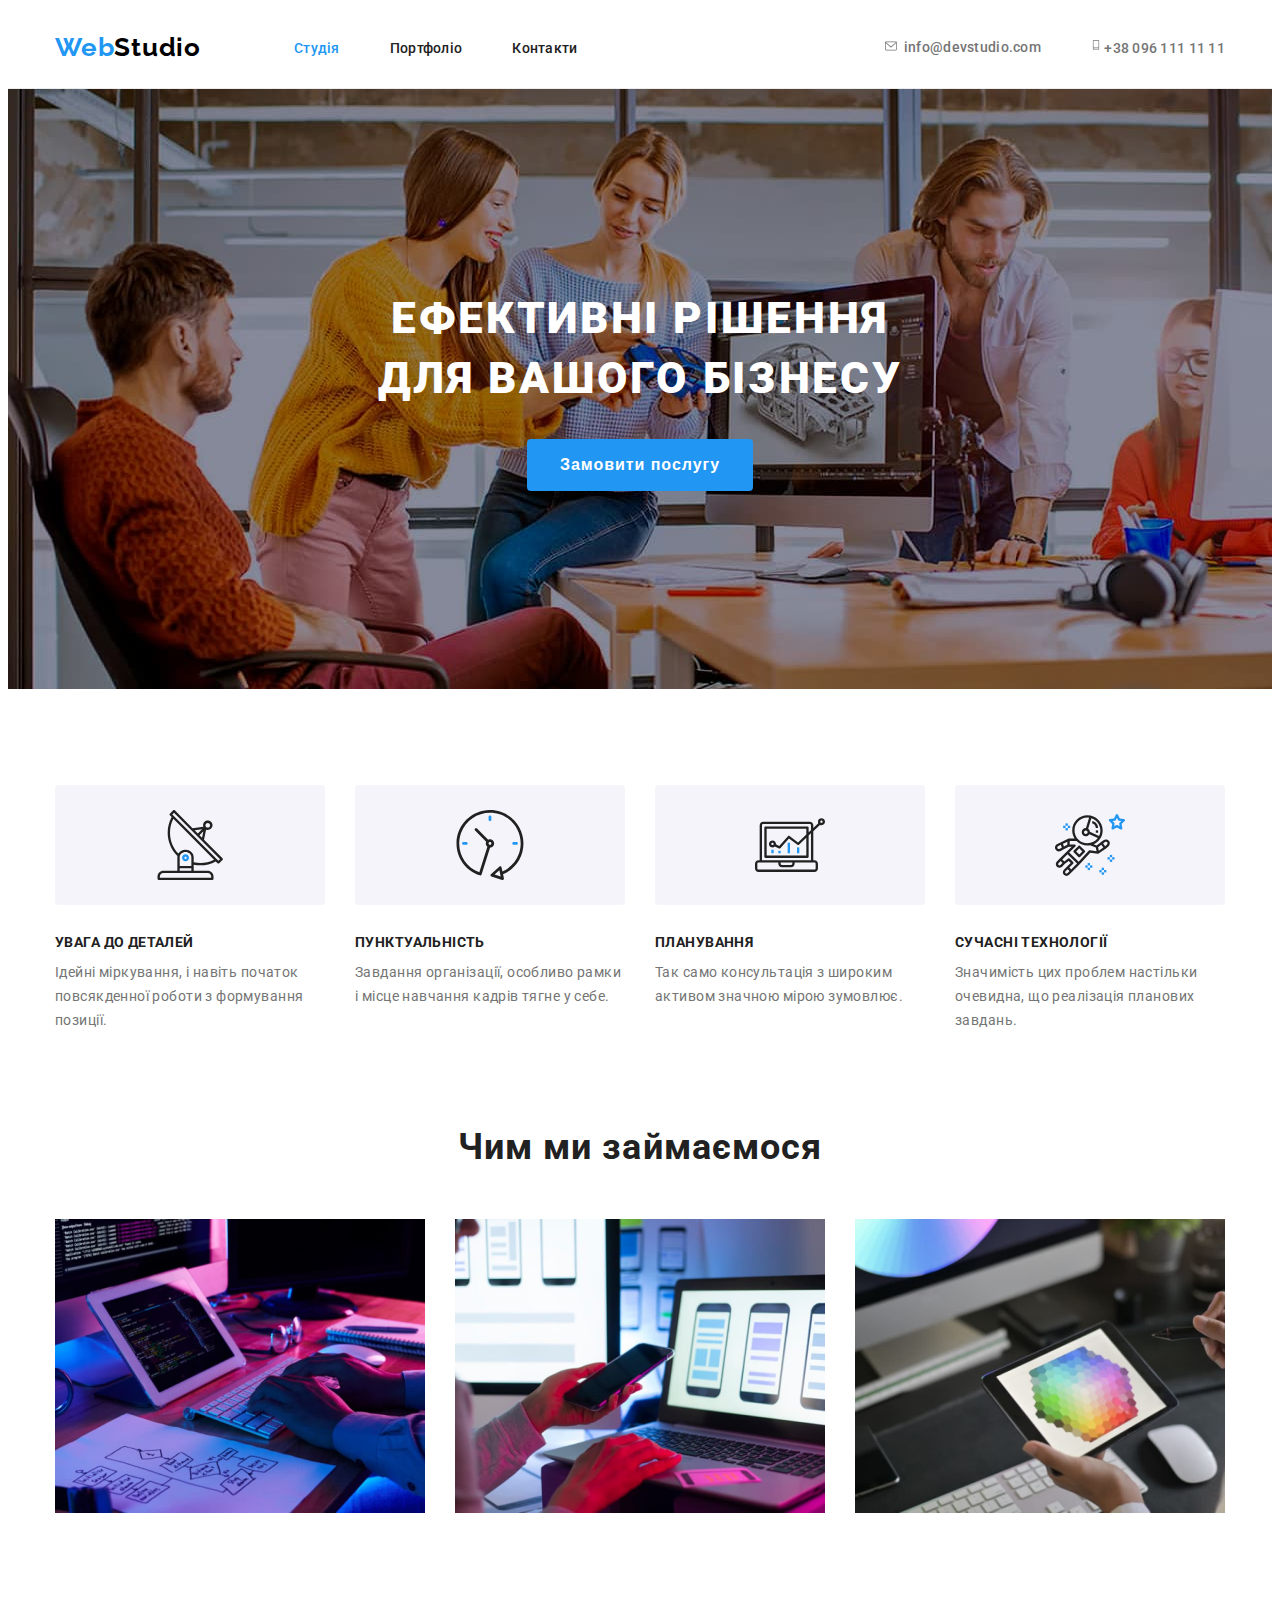
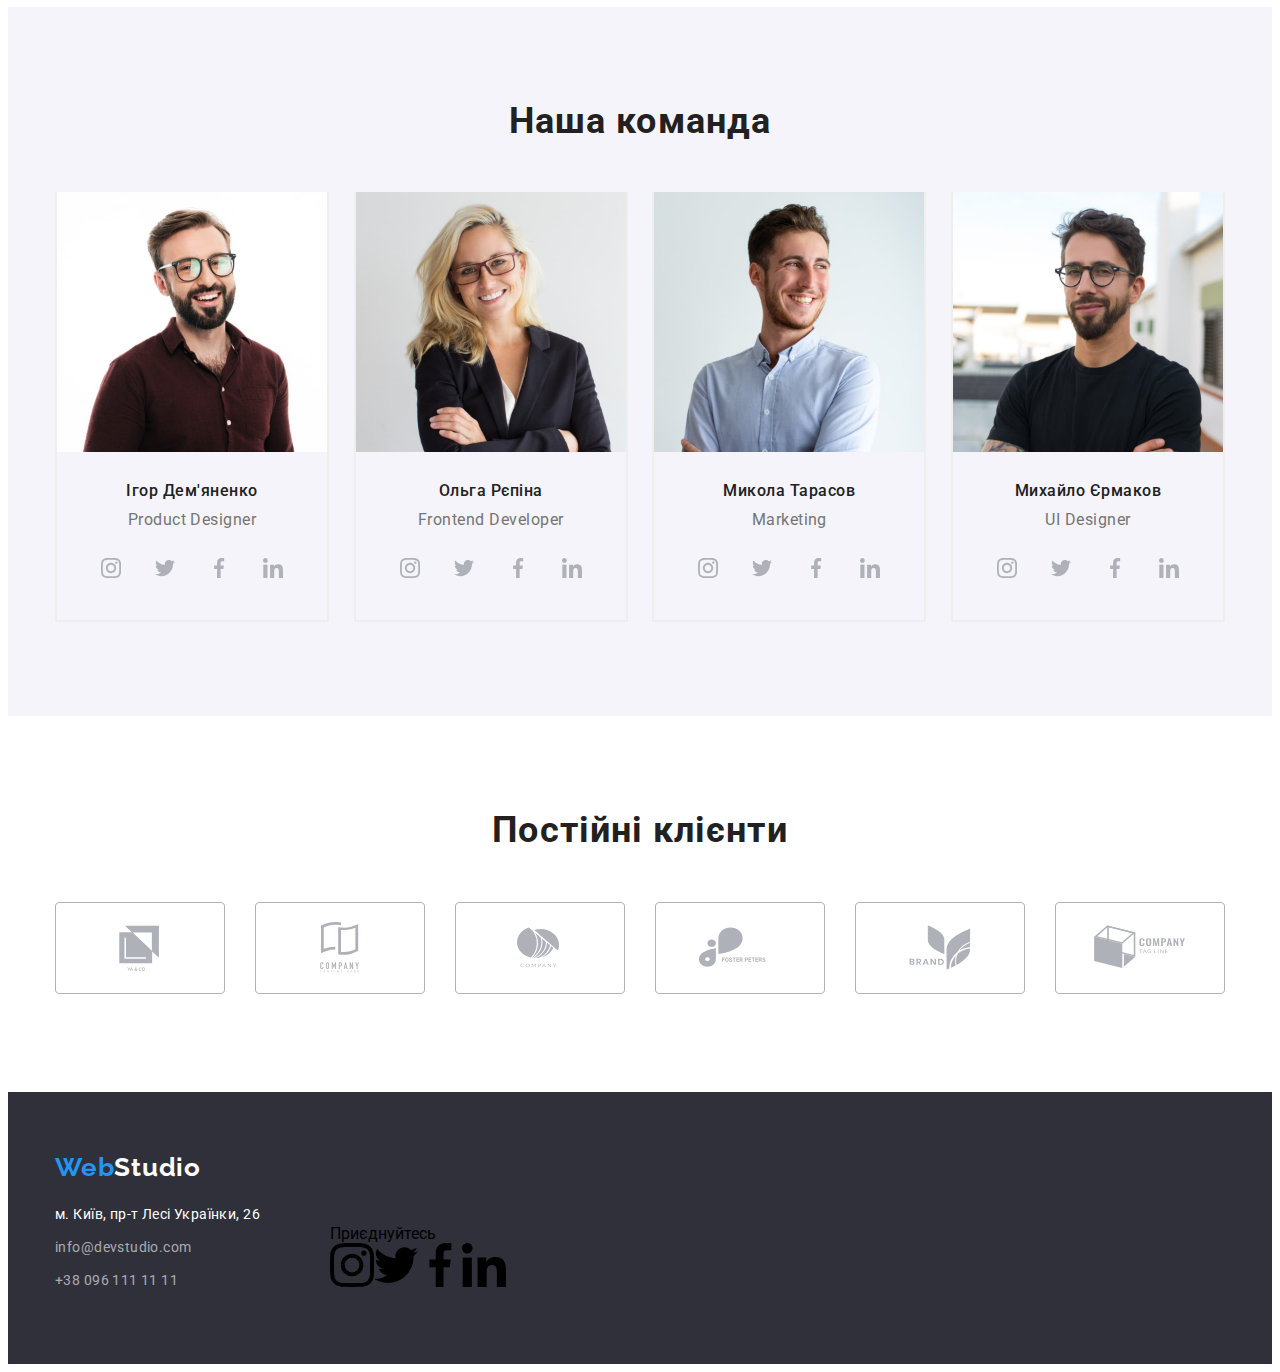
==== commit 995c7a92: "не можу закінчити" ====
--- a/index.html
+++ b/index.html
@@ -48,8 +48,22 @@
             </nav>
 
             <ul class="contacts-header">
-                <li class="item"><a href="mailto:info@devstudio.com" class="link"> info@devstudio.com</a></li>
-                <li class="item"><a href="tel:+380961111111" class="link">+38 096 111 11 11</a></li>
+                <li class="item">
+                    <a href="mailto:info@devstudio.com" class="link">
+                        <svg class="contacts-header-icon" width="16" height="12">
+                            <use href="./img/icons.svg#icon-envelope"></use>
+                        </svg>
+                        info@devstudio.com
+                    </a>
+                </li>
+                <li class="item">
+                    <a href="tel:+380961111111" class="link">
+                    <svg class="contacts-header-icon" width="10" height="16">
+                        <use href="./img/icons.svg#icon-smartphone"></use>
+                    </svg>
+                    +38 096 111 11 11
+                    </a>
+                </li>
             </ul>
 
         </div>
@@ -154,20 +168,27 @@
                         <h3 class="team-title">Ігор Дем'яненко</h3>
                         <p class="team-text" lang="en">Product Designer</p>
                         <div class="team-box-icon">
-
-                            <svg class="team-icon" width="44" height="44">
-                                <use href="./img/icons.svg#icon-instagram"></use>
-                            </svg>
-                            <svg class="team-icon" width="44" height="44">
-                                <use href="./img/icons.svg#icon-twitter"></use>
-                            </svg>
-                            <svg class="team-icon" width="44" height="44">
-                                <use href="./img/icons.svg#icon-facebook"></use>
-                            </svg>
-                            <svg class="team-icon" width="44" height="44">
-                                <use href="./img/icons.svg#icon-linkedin"></use>
-                            </svg>
-
+                            
+                                
+                                    <svg class="team-icon" width="44" height="44">
+                                        <use href="./img/icons.svg#icon-instagram"></use>
+                                    </svg>
+                                
+
+                                    <svg class="team-icon" width="44" height="44">
+                                        <use href="./img/icons.svg#icon-twitter"></use>
+                                    </svg>
+                                
+                                
+                                    <svg class="team-icon" width="44" height="44">
+                                        <use href="./img/icons.svg#icon-facebook"></use>
+                                    </svg>
+                                
+                                
+                                    <svg class="team-icon" width="44" height="44">
+                                        <use href="./img/icons.svg#icon-linkedin"></use>
+                                    </svg>
+                            
                         </div>
                     </div>
                 </li>
@@ -295,9 +316,11 @@
 
     <footer>
 
-
-
-            <div class="container">
+        <div class="container">
+
+            <div class="footer-box">
+
+            <div>
 
             <a href="./index.html" class="logo logo-footer"> 
                 Web<span class="logo-studio-footer">Studio</span>
@@ -313,9 +336,40 @@
 
             </address>
 
-
-            </div>
-
+            </div>
+
+             <div class="footer-box-icons">
+
+                <p>Приєднуйтесь</p>
+
+                <ul class="footer-box-social">
+                    <li>
+                        <svg width="44" height="44">
+                            <use href="./img/icons.svg#icon-instagram"></use>
+                        </svg>
+                    </li>
+                    <li>
+                        <svg width="44" height="44">
+                            <use href="./img/icons.svg#icon-twitter"></use>
+                        </svg>
+                    </li>
+                    <li>
+                        <svg width="44" height="44">
+                            <use href="./img/icons.svg#icon-facebook"></use>
+                        </svg>
+                    </li>
+                    <li>
+                        <svg width="44" height="44">
+                            <use href="./img/icons.svg#icon-linkedin"></use>
+                        </svg>
+                    </li>
+                </ul>
+
+                </div>
+
+            </div>
+
+            </div>
 
     </footer>
 
--- a/css/styles.css
+++ b/css/styles.css
@@ -131,6 +131,15 @@
 
 .contacts-header .item:not(:last-child) {
     margin-right: 50px;
+}
+
+.contacts-header-icon {
+    fill: var(--grey-color);
+    
+}
+
+.contacts-header-icon:hover, .contacts-header-icon:focus {
+    fill: var(--hover-color-link);
 }
 
 /* Заголовок */
@@ -402,6 +411,23 @@
     margin-bottom: 9px;
 }
 
+.footer-box {
+    display: flex;
+    justify-content: flex-start;
+    
+}
+
+.footer-box-icons {
+    width: 206px;
+    height: 80px;
+    padding-left: 70px;
+    margin-top: 72px;
+}
+
+.footer-box-social {
+    display: flex;
+    justify-content: space-between;
+}
 
 /* Портфолио */
 
@@ -485,3 +511,9 @@
   border-bottom: 1px solid #eeeeee;
   border-left: 1px solid #eeeeee;
 }
+
+.active {
+    background: #FFFFFF;
+border: 1px solid #EEEEEE;
+box-shadow: 0px 1px 1px rgba(0, 0, 0, 0.12), 0px 4px 4px rgba(0, 0, 0, 0.06), 1px 4px 6px rgba(0, 0, 0, 0.16);
+}
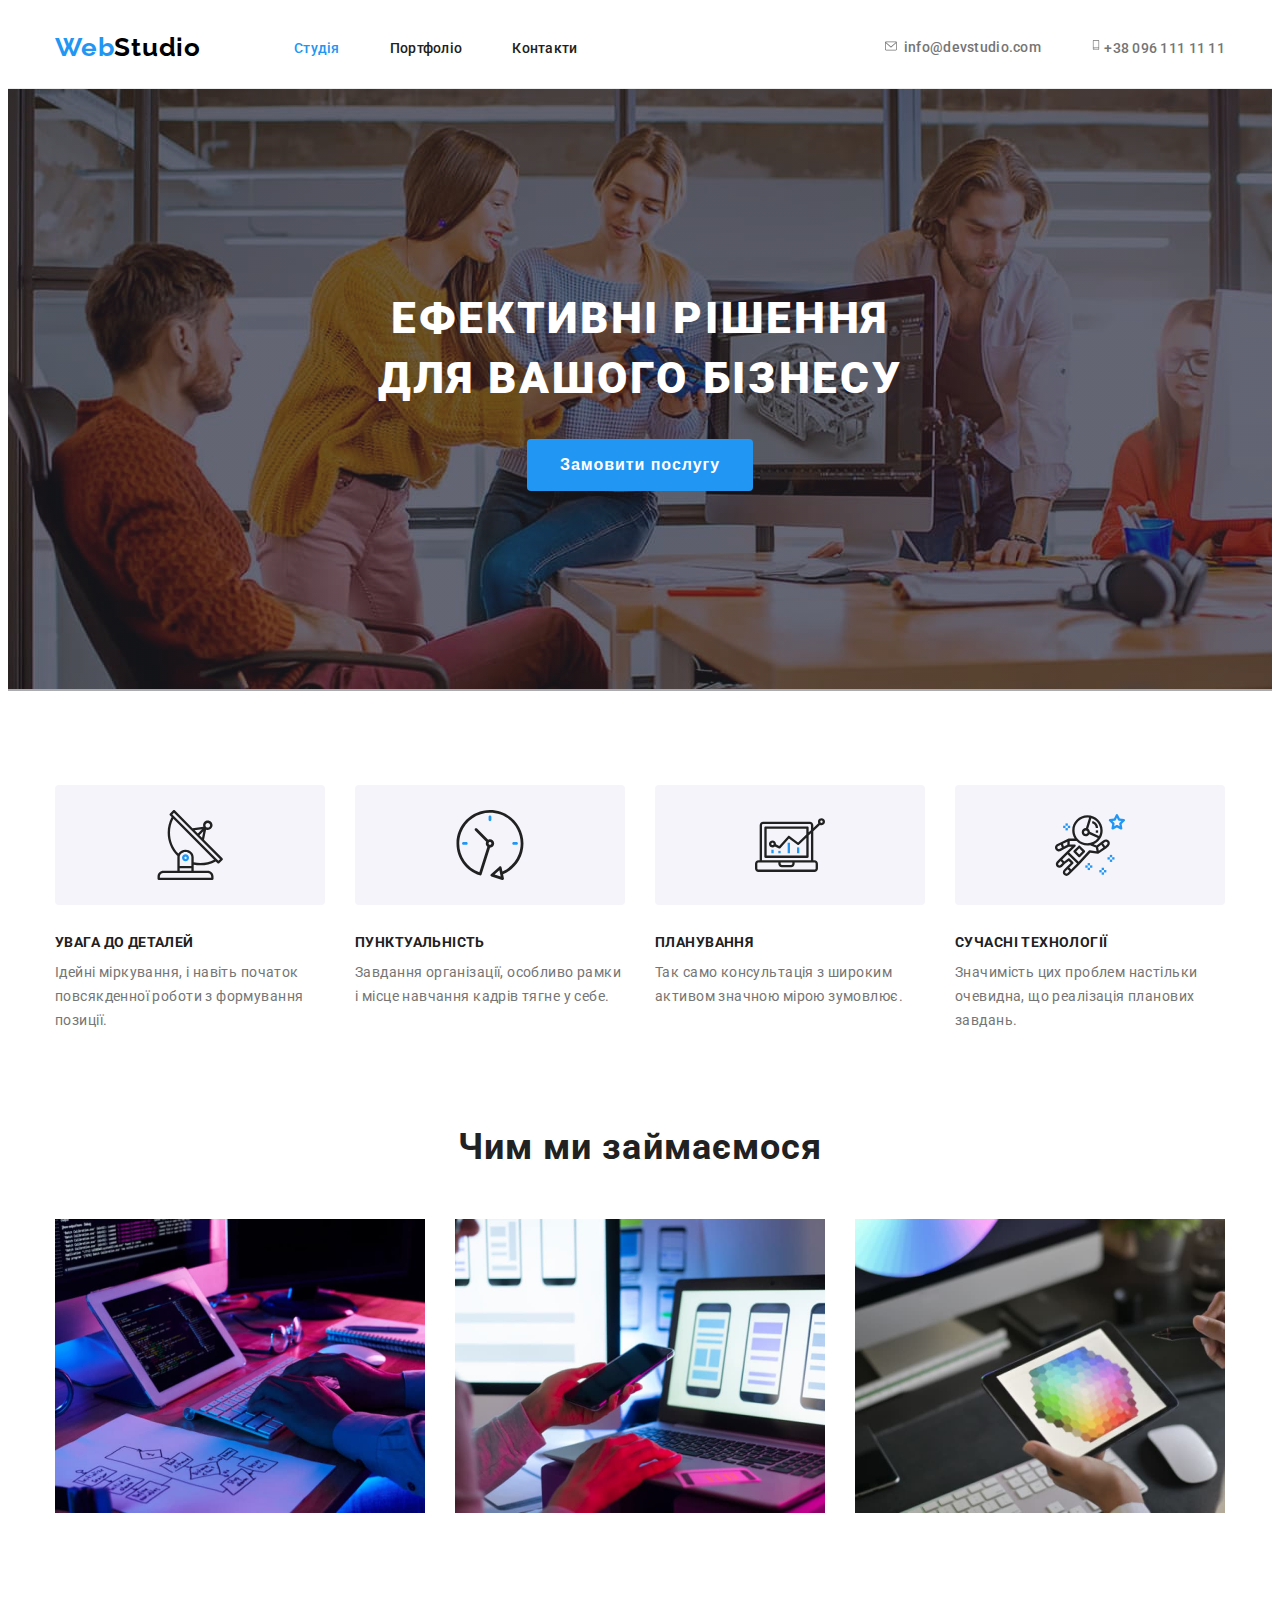
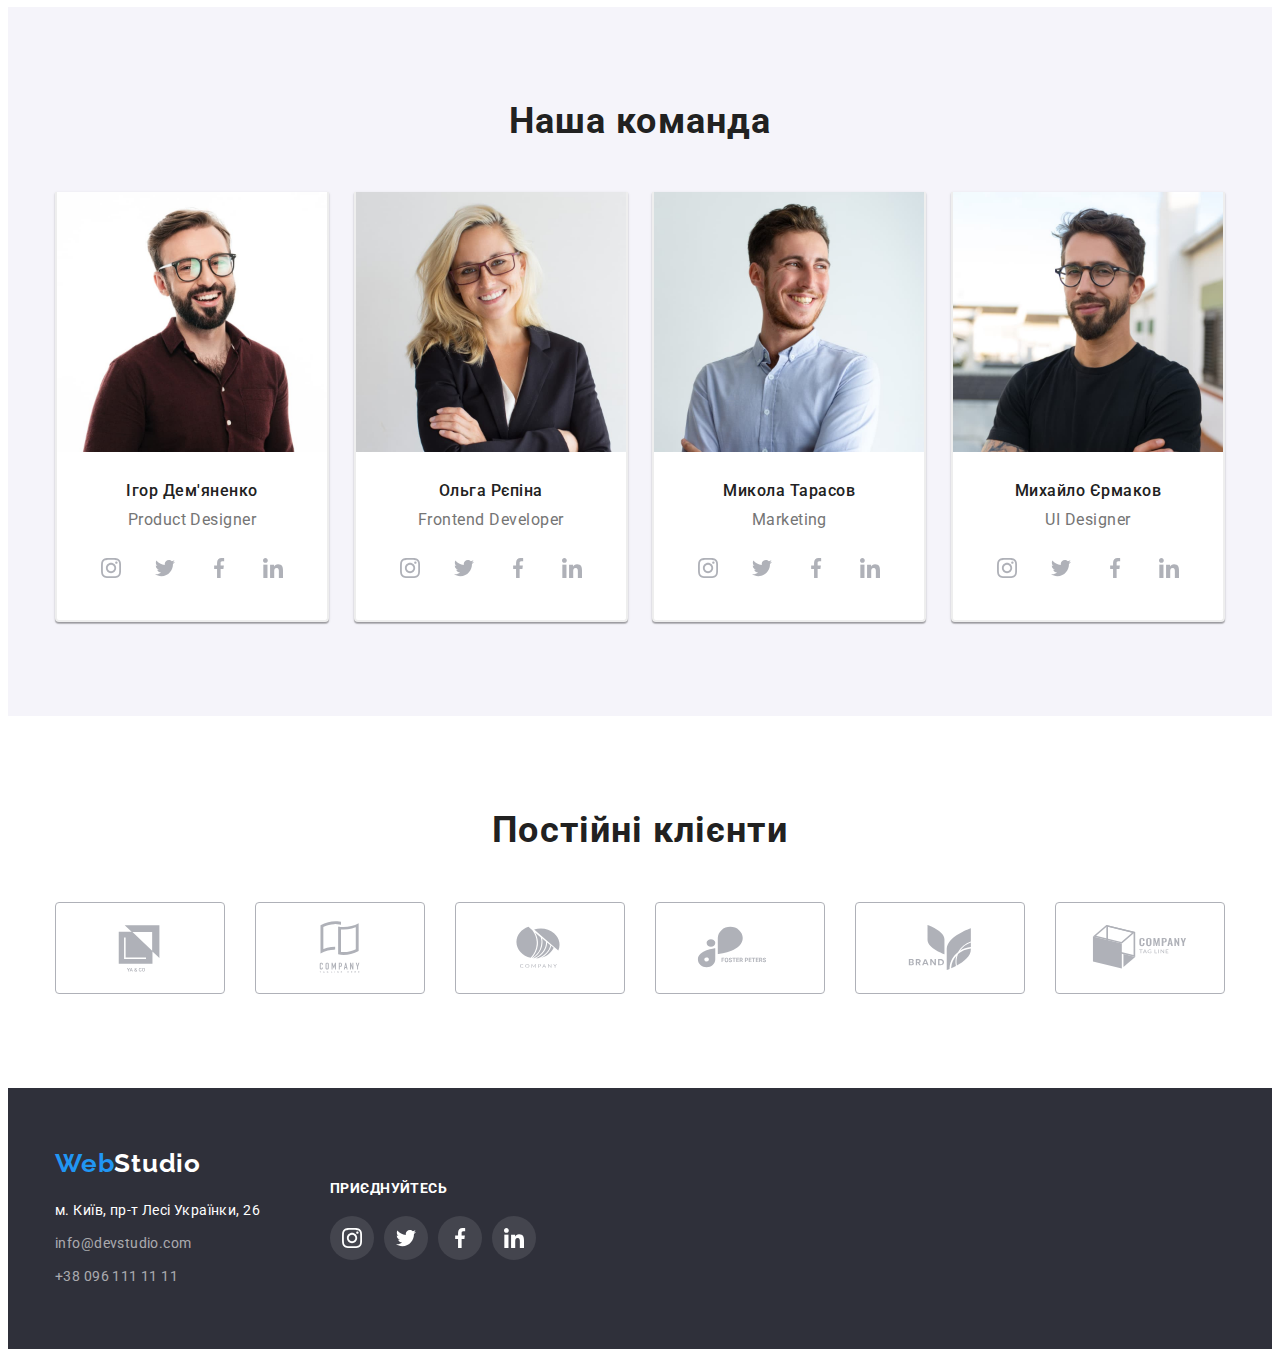
==== commit dd0c8138: "Виправив помилки" ====
--- a/index.html
+++ b/index.html
@@ -167,29 +167,38 @@
                     <div class="container-team">
                         <h3 class="team-title">Ігор Дем'яненко</h3>
                         <p class="team-text" lang="en">Product Designer</p>
-                        <div class="team-box-icon">
-                            
-                                
-                                    <svg class="team-icon" width="44" height="44">
-                                        <use href="./img/icons.svg#icon-instagram"></use>
-                                    </svg>
-                                
-
-                                    <svg class="team-icon" width="44" height="44">
-                                        <use href="./img/icons.svg#icon-twitter"></use>
-                                    </svg>
-                                
-                                
-                                    <svg class="team-icon" width="44" height="44">
-                                        <use href="./img/icons.svg#icon-facebook"></use>
-                                    </svg>
-                                
-                                
-                                    <svg class="team-icon" width="44" height="44">
-                                        <use href="./img/icons.svg#icon-linkedin"></use>
-                                    </svg>
-                            
-                        </div>
+
+                            <ul class="team-box-icon">
+                                <li >
+                                    <a href="" class="team-icon">
+                                        <svg  width="20" height="20">
+                                            <use href="./img/icons.svg#icon-instagram"></use>
+                                        </svg>
+                                    </a>
+                                </li>
+                                <li>
+                                    <a href="" class="team-icon">
+                                        <svg width="20" height="20">
+                                            <use href="./img/icons.svg#icon-twitter"></use>
+                                        </svg>
+                                    </a>
+                                </li>
+                                <li>
+                                    <a href="" class="team-icon">
+                                        <svg width="20" height="20">
+                                            <use href="./img/icons.svg#icon-facebook"></use>
+                                        </svg>
+                                    </a>
+                                </li>
+                                <li>
+                                    <a href="" class="team-icon">
+                                        <svg width="20" height="20">
+                                            <use href="./img/icons.svg#icon-linkedin"></use>
+                                        </svg>
+                                    </a>
+                                </li>
+                            </ul>
+
                     </div>
                 </li>
                 <li class="team-item">
@@ -197,22 +206,38 @@
                     <div class="container-team">   
                         <h3 class="team-title">Ольга Рєпіна</h3>
                         <p class="team-text" lang="en">Frontend Developer</p>
-                        <div class="team-box-icon">
-
-                                <svg class="team-icon" width="44" height="44">
-                                    <use href="./img/icons.svg#icon-instagram"></use>
-                                </svg>
-                                <svg class="team-icon" width="44" height="44">
-                                    <use href="./img/icons.svg#icon-twitter"></use>
-                                </svg>
-                                <svg class="team-icon" width="44" height="44">
-                                    <use href="./img/icons.svg#icon-facebook"></use>
-                                </svg>
-                                <svg class="team-icon" width="44" height="44">
-                                    <use href="./img/icons.svg#icon-linkedin"></use>
-                                </svg>
-
-                        </div>
+
+                        <ul class="team-box-icon">
+                                <li >
+                                    <a href="" class="team-icon">
+                                        <svg  width="20" height="20">
+                                            <use href="./img/icons.svg#icon-instagram"></use>
+                                        </svg>
+                                    </a>
+                                </li>
+                                <li>
+                                    <a href="" class="team-icon">
+                                        <svg width="20" height="20">
+                                            <use href="./img/icons.svg#icon-twitter"></use>
+                                        </svg>
+                                    </a>
+                                </li>
+                                <li>
+                                    <a href="" class="team-icon">
+                                        <svg width="20" height="20">
+                                            <use href="./img/icons.svg#icon-facebook"></use>
+                                        </svg>
+                                    </a>
+                                </li>
+                                <li>
+                                    <a href="" class="team-icon">
+                                        <svg width="20" height="20">
+                                            <use href="./img/icons.svg#icon-linkedin"></use>
+                                        </svg>
+                                    </a>
+                                </li>
+                            </ul>
+
                     </div>
                 </li>
                 <li class="team-item">
@@ -221,22 +246,36 @@
                         <h3 class="team-title">Микола Тарасов</h3>
                         <p class="team-text" lang="en">Marketing</p>
 
-                        <div class="team-box-icon">
-
-                                <svg class="team-icon" width="44" height="44">
-                                    <use href="./img/icons.svg#icon-instagram"></use>
-                                </svg>
-                                <svg class="team-icon" width="44" height="44">
-                                    <use href="./img/icons.svg#icon-twitter"></use>
-                                </svg>
-                                <svg class="team-icon" width="44" height="44">
-                                    <use href="./img/icons.svg#icon-facebook"></use>
-                                </svg>
-                                <svg class="team-icon" width="44" height="44">
-                                    <use href="./img/icons.svg#icon-linkedin"></use>
-                                </svg>
-
-                        </div>
+                        <ul class="team-box-icon">
+                                <li >
+                                    <a href="" class="team-icon">
+                                        <svg  width="20" height="20">
+                                            <use href="./img/icons.svg#icon-instagram"></use>
+                                        </svg>
+                                    </a>
+                                </li>
+                                <li>
+                                    <a href="" class="team-icon">
+                                        <svg width="20" height="20">
+                                            <use href="./img/icons.svg#icon-twitter"></use>
+                                        </svg>
+                                    </a>
+                                </li>
+                                <li>
+                                    <a href="" class="team-icon">
+                                        <svg width="20" height="20">
+                                            <use href="./img/icons.svg#icon-facebook"></use>
+                                        </svg>
+                                    </a>
+                                </li>
+                                <li>
+                                    <a href="" class="team-icon">
+                                        <svg width="20" height="20">
+                                            <use href="./img/icons.svg#icon-linkedin"></use>
+                                        </svg>
+                                    </a>
+                                </li>
+                            </ul>
 
                     </div>
                 </li>
@@ -246,22 +285,36 @@
                         <h3 class="team-title">Михайло Єрмаков</h3>
                         <p class="team-text" lang="en">UI Designer</p>
 
-                        <div class="team-box-icon">
-
-                                <svg class="team-icon" width="44" height="44">
-                                    <use href="./img/icons.svg#icon-instagram"></use>
-                                </svg>
-                                <svg class="team-icon" width="44" height="44">
-                                    <use href="./img/icons.svg#icon-twitter"></use>
-                                </svg>
-                                <svg class="team-icon" width="44" height="44">
-                                    <use href="./img/icons.svg#icon-facebook"></use>
-                                </svg>
-                                <svg class="team-icon" width="44" height="44">
-                                    <use href="./img/icons.svg#icon-linkedin"></use>
-                                </svg>
-
-                        </div>
+                        <ul class="team-box-icon">
+                                <li >
+                                    <a href="" class="team-icon">
+                                        <svg  width="20" height="20">
+                                            <use href="./img/icons.svg#icon-instagram"></use>
+                                        </svg>
+                                    </a>
+                                </li>
+                                <li>
+                                    <a href="" class="team-icon">
+                                        <svg width="20" height="20">
+                                            <use href="./img/icons.svg#icon-twitter"></use>
+                                        </svg>
+                                    </a>
+                                </li>
+                                <li>
+                                    <a href="" class="team-icon">
+                                        <svg width="20" height="20">
+                                            <use href="./img/icons.svg#icon-facebook"></use>
+                                        </svg>
+                                    </a>
+                                </li>
+                                <li>
+                                    <a href="" class="team-icon">
+                                        <svg width="20" height="20">
+                                            <use href="./img/icons.svg#icon-linkedin"></use>
+                                        </svg>
+                                    </a>
+                                </li>
+                            </ul>
                         
                     </div>
                 </li>
@@ -275,39 +328,51 @@
 
             <h2 class="subtitle">Постійні клієнти</h2>
 
-            <ul>
-                <div class="client-box container">
-                <li>
-                    <svg class="client-icon" width="170" height="92">
+            <ul class="client-box container">
+                
+                <li>
+                    <a href="" class="client-icon">
+                    <svg  width="106" height="60">
                         <use href="./img/icons.svg#icon-Logo-1"></use>
                     </svg>
-                </li>
-                <li>
-                    <svg class="client-icon" width="170" height="92">
+                    </a>
+                </li>
+                <li>
+                    <a href="" class="client-icon">
+                    <svg  width="106" height="60">
                         <use href="./img/icons.svg#icon-Logo-2"></use>
                     </svg>
-                </li>
-                <li>
-                    <svg class="client-icon" width="170" height="92">
+                    </a>
+                </li>
+                <li>
+                    <a href="" class="client-icon">
+                    <svg  width="106" height="60">
                         <use href="./img/icons.svg#icon-Logo-3"></use>
                     </svg>
-                </li>
-                <li>
-                    <svg class="client-icon" width="170" height="92">
+                    </a>
+                </li>
+                <li>
+                    <a href="" class="client-icon">
+                    <svg  width="106" height="60">
                         <use href="./img/icons.svg#icon-Logo-4"></use>
                     </svg>
-                </li>
-                <li>
-                    <svg class="client-icon" width="170" height="92">
+                    </a>
+                </li>
+                <li>
+                    <a href="" class="client-icon">
+                    <svg  width="106" height="60">
                         <use href="./img/icons.svg#icon-Logo-5"></use>
                     </svg>
-                </li>
-                <li>
-                    <svg class="client-icon" width="170" height="92">
+                    </a>
+                </li>
+                <li>
+                    <a href="" class="client-icon">
+                    <svg  width="106" height="60">
                         <use href="./img/icons.svg#icon-Logo-6"></use>
                     </svg>
-                </li>
-                </div>
+                    </a>
+                </li>
+                
             </ul>
 
         </section>
@@ -316,9 +381,9 @@
 
     <footer>
 
-        <div class="container">
-
-            <div class="footer-box">
+        <div class="container footer-box">
+
+            
 
             <div>
 
@@ -340,32 +405,40 @@
 
              <div class="footer-box-icons">
 
-                <p>Приєднуйтесь</p>
+                <p class="footer-social-title">Приєднуйтесь</p>
 
                 <ul class="footer-box-social">
                     <li>
-                        <svg width="44" height="44">
-                            <use href="./img/icons.svg#icon-instagram"></use>
-                        </svg>
+                        <a href="" class="footer-icons">
+                            <svg  width="20" height="20">
+                                <use href="./img/icons.svg#icon-instagram"></use>
+                            </svg>
+                        </a>
                     </li>
                     <li>
-                        <svg width="44" height="44">
-                            <use href="./img/icons.svg#icon-twitter"></use>
-                        </svg>
+                        <a href="" class="footer-icons">
+                            <svg width="20" height="20">
+                                <use href="./img/icons.svg#icon-twitter"></use>
+                            </svg>
+                        </a>
                     </li>
                     <li>
-                        <svg width="44" height="44">
-                            <use href="./img/icons.svg#icon-facebook"></use>
-                        </svg>
+                        <a href="" class="footer-icons">
+                            <svg width="20" height="20">
+                                <use href="./img/icons.svg#icon-facebook"></use>
+                            </svg>
+                        </a>
                     </li>
                     <li>
-                        <svg width="44" height="44">
-                            <use href="./img/icons.svg#icon-linkedin"></use>
-                        </svg>
+                        <a href="" class="footer-icons">
+                            <svg width="20" height="20">
+                                <use href="./img/icons.svg#icon-linkedin"></use>
+                            </svg>
+                        </a>
                     </li>
                 </ul>
 
-                </div>
+                
 
             </div>
 
--- a/css/styles.css
+++ b/css/styles.css
@@ -134,12 +134,8 @@
 }
 
 .contacts-header-icon {
-    fill: var(--grey-color);
+    fill: currentColor;
     
-}
-
-.contacts-header-icon:hover, .contacts-header-icon:focus {
-    fill: var(--hover-color-link);
 }
 
 /* Заголовок */
@@ -162,7 +158,7 @@
     max-width: 1600px;
     margin-left: auto;
     margin-right: auto;
-    background-image: url(../img/background.jpg);
+    background-image: linear-gradient(rgba(47, 48, 58, 0.4), rgba(47, 48, 58, 0.4)), url(../img/background.jpg);
     background-repeat: no-repeat;
 }
 
@@ -284,6 +280,9 @@
     border-right: 2px solid #eeeeee;
     border-bottom: 2px solid #eeeeee;
     border-left: 2px solid #eeeeee;
+    background: #FFFFFF;
+    box-shadow: 0px 1px 3px rgba(0, 0, 0, 0.12), 0px 1px 1px rgba(0, 0, 0, 0.14), 0px 2px 1px rgba(0, 0, 0, 0.2);
+    border-radius: 0px 0px 4px 4px;
 }
 
 .team-title {
@@ -324,9 +323,13 @@
 }
 
 .team-icon {
-    padding: 12px;
     fill: #AFB1B8;
     display: inline-flex;
+    width: 44px;
+    height: 44px;
+    display: flex;
+    justify-content: center;
+    align-items: center;
 }
 
 .container-team {
@@ -353,7 +356,11 @@
     border-radius: 4px;
     display: inline-flex;
     fill: #AFB1B8;
-    padding: 16px 32px;
+    width: 170px;
+    height: 92px;
+    display: flex;
+    justify-content: center;
+    align-items: center;
 }
 
 .client-icon:hover, .client-icon:focus {
@@ -414,19 +421,45 @@
 .footer-box {
     display: flex;
     justify-content: flex-start;
-    
+    align-items: center;
 }
 
 .footer-box-icons {
     width: 206px;
     height: 80px;
-    padding-left: 70px;
-    margin-top: 72px;
+    margin-left: 70px;
 }
 
 .footer-box-social {
     display: flex;
     justify-content: space-between;
+}
+
+.footer-icons {
+    width: 44px;
+    height: 44px;
+    background: rgba(255, 255, 255, 0.1);
+    border-radius: 50%;
+    fill: var(--white-color);
+    display: flex;
+    justify-content: center;
+    align-items: center;
+}
+
+.footer-icons:hover, .footer-icons:focus {
+    fill: var(--white-color);
+    background-color: var(--hover-color-link);
+}
+
+.footer-social-title {
+    padding-bottom: 20px;
+    font-weight: 700;
+    font-size: 14px;
+    line-height: 16px;
+    letter-spacing: 0.03em;
+    text-transform: uppercase;
+    color: var(--white-color);
+    display: inline-block;
 }
 
 /* Портфолио */
@@ -458,6 +491,8 @@
 .button-portfolio .button:hover, .button-portfolio .button:focus {
     background-color: var(--hover-color-link);
     color: var(--white-color);
+    box-shadow: 0px 3px 1px rgba(0, 0, 0, 0.1), 0px 1px 2px rgba(0, 0, 0, 0.08), 0px 2px 2px rgba(0, 0, 0, 0.12);
+    border-radius: 4px;
 }
 
 .projects {
@@ -486,6 +521,12 @@
 
 .projects-item {
     margin-bottom: 30px;
+}
+
+.projects-item:hover {
+    border: 1px solid #EEEEEE;
+    box-shadow: 0px 1px 1px rgba(0, 0, 0, 0.12), 0px 4px 4px rgba(0, 0, 0, 0.06), 1px 4px 6px rgba(0, 0, 0, 0.16);
+    cursor: pointer;
 }
 
 .projects-item:nth-last-child(-n +3) {
@@ -512,8 +553,4 @@
   border-left: 1px solid #eeeeee;
 }
 
-.active {
-    background: #FFFFFF;
-border: 1px solid #EEEEEE;
-box-shadow: 0px 1px 1px rgba(0, 0, 0, 0.12), 0px 4px 4px rgba(0, 0, 0, 0.06), 1px 4px 6px rgba(0, 0, 0, 0.16);
-}
+
